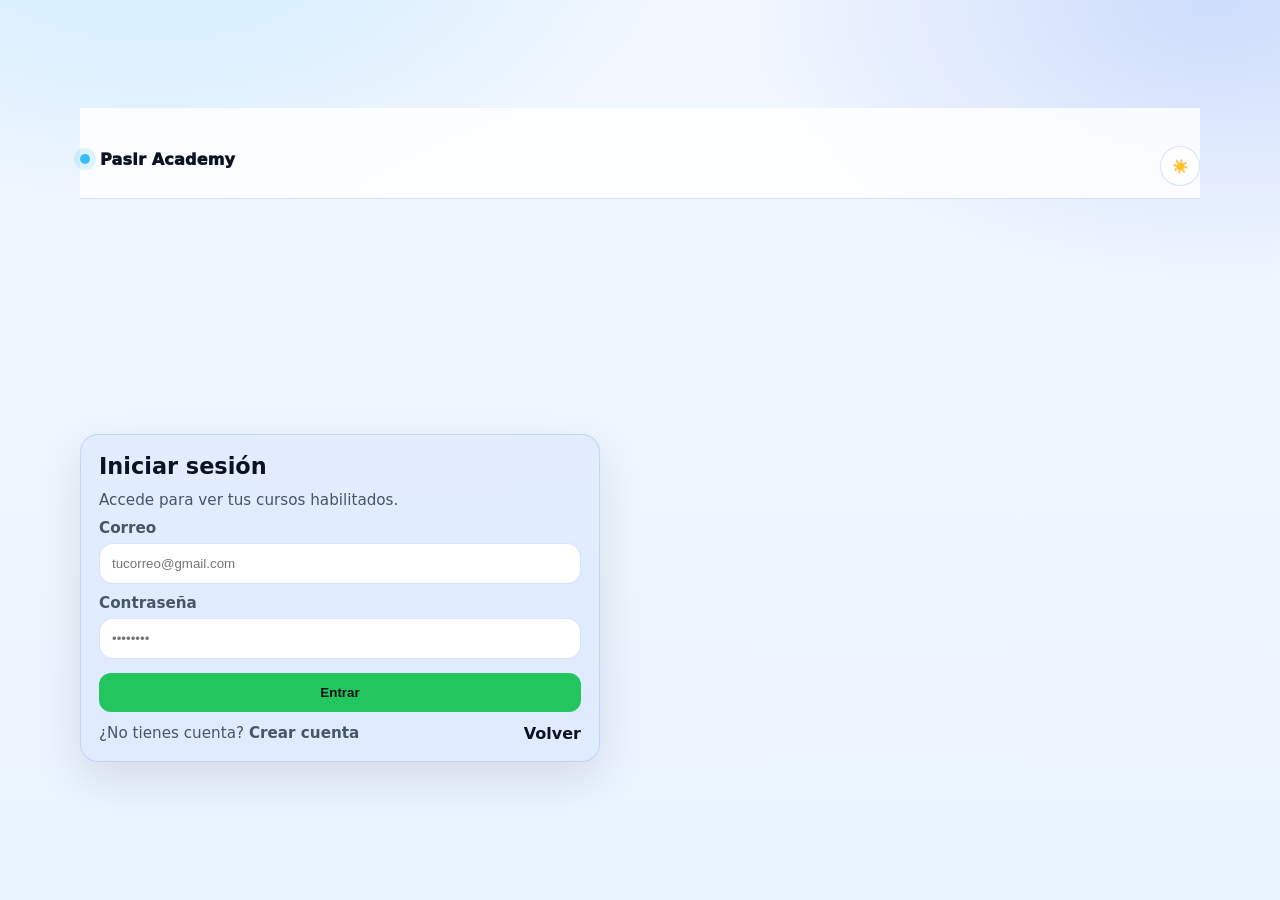
==== account.html @ 072a4030 "Add files via upload" ====
<!doctype html>
<html lang="es">
<head>
  <meta charset="utf-8" />
  <meta name="viewport" content="width=device-width,initial-scale=1" />
  <title>Mis cursos</title>
  <style>
    body{font-family:system-ui;margin:0;background: var(--bg);color: var(--text);min-height:100vh}
    header{padding:14px 16px;border-bottom:1px solid rgba(148,163,184,.25);display:flex;justify-content:space-between;align-items:center;gap:12px;flex-wrap:wrap}
    .wrap{max-width:980px;margin:0 auto;padding:16px}
    .grid{display:grid;grid-template-columns:repeat(auto-fit,minmax(240px,1fr));gap:12px}
    .card{border:1px solid rgba(148,163,184,.25);border-radius:16px;background:rgba(148,163,184,.06);padding:14px}
    .title{font-weight:1000}
    .muted{color:#9ca3af}
    .btn{display:inline-block;padding:10px 12px;border-radius:12px;text-decoration:none;font-weight:900}
    .primary{background:#22c55e;color:#071018;border:0;cursor:pointer}
    .secondary{background:rgba(56,189,248,.18);color: var(--text);border:1px solid rgba(56,189,248,.35)}
    .err{color:#fca5a5;font-weight:700;white-space:pre-wrap}
  

/* ===== Netflix-like cards ===== */
.hero{
  background: linear-gradient(120deg, rgba(0,0,0,.55), rgba(0,0,0,.85)), radial-gradient(circle at 20% 10%, rgba(34,197,94,.25), transparent 50%);
  border: 1px solid rgba(255,255,255,.08);
  border-radius: 18px;
  padding: 18px 16px;
  margin-bottom: 16px;
}
.hero h1{margin:0 0 6px;font-size:20px}
.hero p{margin:0;color:rgba(255,255,255,.78);font-size:13px}
.rows{display:flex;flex-direction:column;gap:14px}
.row-title{display:flex;align-items:end;justify-content:space-between;margin:4px 0 8px}
.row-title h2{margin:0;font-size:16px}
.scroller{
  display:flex;
  gap:12px;
  overflow:auto;
  padding-bottom: 6px;
  scroll-snap-type:x mandatory;
  -webkit-overflow-scrolling: touch;
}
.course-card{
  scroll-snap-align:start;
  min-width: 230px;
  max-width: 260px;
  flex: 0 0 auto;
  background: rgba(255,255,255,.06);
  border: 1px solid rgba(255,255,255,.08);
  border-radius: 18px;
  overflow:hidden;
  text-decoration:none;
  color:inherit;
  transition: transform .18s ease, box-shadow .18s ease, border-color .18s ease;
}
.course-card:hover{
  transform: translateY(-2px);
  border-color: rgba(34,197,94,.35);
  box-shadow: 0 14px 30px rgba(0,0,0,.35);
}
.course-thumb{
  position:relative;
  aspect-ratio: 16/9;
  background: rgba(0,0,0,.4);
}
.course-thumb img{
  width:100%;
  height:100%;
  object-fit: cover;
  display:block;
}
.course-badge{
  position:absolute;left:10px;top:10px;
  background: rgba(0,0,0,.55);
  border: 1px solid rgba(255,255,255,.12);
  backdrop-filter: blur(10px);
  padding: 6px 10px;
  border-radius: 999px;
  font-size: 12px;
}
.course-meta{
  padding: 12px 12px 14px;
}
.course-meta .title{
  font-weight:700;
  line-height:1.2;
  margin:0 0 6px;
  font-size:14px;
}
.course-meta .sub{
  margin:0;
  font-size:12px;
  color: rgba(255,255,255,.72);
}
@media (max-width: 520px){
  .course-card{min-width: 78vw; max-width: 84vw;}
}


/* ===== User dropdown ===== */
.user-menu{position:relative}
.user-trigger{
  display:inline-flex;align-items:center;gap:8px;
  padding:10px 12px;border-radius:12px;
  border:1px solid rgba(255,255,255,.12);
  background:rgba(255,255,255,.06);
  color:inherit;font-weight:900;cursor:pointer;
}
.user-trigger:hover{border-color:rgba(255,255,255,.28)}
.avatar{display:inline-flex;width:26px;height:26px;align-items:center;justify-content:center;
  border-radius:999px;background:rgba(56,189,248,.18);border:1px solid rgba(56,189,248,.30)}
.caret{opacity:.85}
.user-dropdown{z-index:50;
  position:absolute;right:0;top:calc(100% + 10px);
  min-width:220px;
  border:1px solid rgba(148,163,184,.22);
  background:rgba(15,23,42,.96);
  backdrop-filter: blur(10px);
  border-radius:14px;
  box-shadow:0 24px 60px rgba(0,0,0,.45);
  padding:8px;
  display:none;
}
.user-dropdown.open{display:block}
.dd-item{
  width:100%;
  display:flex;align-items:center;gap:10px;
  padding:10px 10px;border-radius:12px;
  text-decoration:none;
  border:0;background:transparent;color:inherit;
  font-weight:900;cursor:pointer;text-align:left;
}
.dd-item:hover{background:rgba(255,255,255,.06)}
.dd-sep{height:1px;background:rgba(148,163,184,.18);margin:6px 4px}
.dd-item.danger{color:#fecaca}

/* ===== Udemy-like cards ===== */
.hero{
  background: linear-gradient(120deg, rgba(0,0,0,.55), rgba(0,0,0,.85)), radial-gradient(circle at 20% 10%, rgba(56,189,248,.20), transparent 50%);
  border: 1px solid rgba(255,255,255,.08);
  border-radius: 18px;
  padding: 18px 16px;
  margin-bottom: 16px;
}
.hero h1{margin:0 0 6px;font-size:20px}
.hero p{margin:0;color:rgba(255,255,255,.78);font-size:13px}

.course-grid{
  display:grid;
  grid-template-columns: repeat(auto-fit, minmax(180px, 1fr));
  gap:12px;
  justify-items:center;
}
.course{
  display:flex;flex-direction:column;
  width:100%;
  max-width: 320px;
  background: rgba(255,255,255,.06);
  border: 1px solid rgba(255,255,255,.10);
  border-radius: 18px;
  overflow:hidden;
  text-decoration:none;color:inherit;
  transition: transform .18s ease, box-shadow .18s ease, border-color .18s ease;
}
.course:hover{
  transform: translateY(-2px);
  border-color: rgba(56,189,248,.35);
  box-shadow: 0 14px 30px rgba(0,0,0,.35);
}
.course-cover{aspect-ratio: 16/9; background: rgba(0,0,0,.35); position:relative}
.course-cover img{width:100%;height:100%;object-fit:cover;display:block}
.course-body{padding:10px 10px 12px}
.course-title{margin:0 0 6px;font-weight:1000;font-size:13.5px;line-height:1.25}
.course-sub{margin:0 0 8px;font-size:12px;color:rgba(255,255,255,.72)}
.course-meta{display:flex;justify-content:space-between;align-items:center;gap:10px;margin-top:6px}
.pill{
  padding:6px 10px;border-radius:999px;
  border:1px solid rgba(255,255,255,.12);
  background:rgba(255,255,255,.06);
  white-space:nowrap;
  font-weight:900;font-size:12px;
}
.progress{
  margin-top:8px;
  height:8px;border-radius:999px;
  background: rgba(255,255,255,.10);
  overflow:hidden;border:1px solid rgba(255,255,255,.08);
}
.progress > div{height:100%;width:20% ;background: rgba(34,197,94,.75);} /* default */


@media (max-width: 520px){
  .course{max-width: none;}
  .course-grid{grid-template-columns: repeat(auto-fit, minmax(160px, 1fr));}
}


</style>

  <link rel="manifest" href="manifest.json">
  <meta name="theme-color" id="theme-color-meta" content="\1"/>
  <link rel="apple-touch-icon" href="icons/icon-192.png">
<link rel="stylesheet" href="app.css">
<script src="theme.js" defer></script>
</head>
<body data-theme="light">
  
<header class="app-header">
  <div class="container">
    <div class="row">
      <div class="brand" role="banner">
        <span class="dot" aria-hidden="true"></span>
        <span>Pasir Academy</span>
      </div>
      <div class="nav-actions">
        <button class="btn theme-btn" id="theme-toggle" type="button" aria-label="Cambiar tema">
          <span id="theme-icon">☀️</span>
          <span id="theme-label" class="sr-only">Modo claro</span>
        </button>
      </div>
    </div>
  </div>
</header>

<main class="page"><div class="container">
<header>
    <div>
      <div class="title">Mis cursos</div>
      <div class="muted">Aquí verás solo los cursos que están habilitados para tu correo.</div>
    </div>
    <div style="display:flex;gap:10px;align-items:center;flex-wrap:wrap">
      <a class="btn secondary" href="index.html">Volver</a>

      <div class="user-menu" id="userMenu" style="display:none;">
        <button class="user-trigger" id="userTrigger" aria-haspopup="menu" aria-expanded="false">
          <span class="avatar" aria-hidden="true">👤</span>
          <span id="userName">Cargando…</span>
          <span class="caret" aria-hidden="true">▾</span>
        </button>

        <div class="user-dropdown" id="userDropdown" role="menu">
          <a class="dd-item" href="account.html" role="menuitem">📚 Mis cursos</a>
          <a class="dd-item" href="account.html" role="menuitem">👤 Mi perfil</a>
          <div class="dd-sep"></div>
          <button class="dd-item danger" id="logout" role="menuitem">🚪 Cerrar sesión</button>
        </div>
      </div>
    </div>
  </header>

  <div class="wrap">
    <div id="status" class="muted">Cargando…</div>
    <div class="hero"><h1>Mis cursos</h1><p>Elige un curso y continúa donde lo dejaste.</p></div><div id="list" class="course-grid"></div>
  </div>

<script>
function escapeHtml_(s){
  return String(s||"").replace(/[&<>"']/g,(c)=>({"&":"&amp;","<":"&lt;",">":"&gt;","\"":"&quot;","'":"&#39;"}[c]));
}

  const API_URL = "https://pasir-proxy.vercel.app/api";

  function jsonp(action, payload) {
    return new Promise((resolve, reject) => {
      const cb = "cb_" + Math.random().toString(36).slice(2);
      const params = new URLSearchParams();
      params.set("action", action);
      Object.entries(payload || {}).forEach(([k,v]) => {
        if (v === undefined || v === null) return;
        params.set(k, String(v));
      });
      params.set("callback", cb);

      const script = document.createElement("script");
      script.src = API_URL + "?" + params.toString();
      script.async = true;

      window[cb] = (data) => {
        cleanup();
        resolve(data);
      };

      function cleanup() {
        try { delete window[cb]; } catch(e) { window[cb] = undefined; }
        if (script.parentNode) script.parentNode.removeChild(script);
      }

      script.onerror = () => {
        cleanup();
        reject(new Error("No se pudo conectar (JSONP)."));
      };

      document.body.appendChild(script);
    });
  }

  const token = sessionStorage.getItem("pasir_token");
  if (!token) location.href = "login.html";
  (async () => {
    try {
      const r = await jsonp("me", { token });
      if (!r.ok) {
        sessionStorage.removeItem("pasir_token");
        return location.href = "login.html";
      }

      const status = document.getElementById("status");
      const list = document.getElementById("list");

      if (!r.courses || r.courses.length === 0) {
        status.textContent = "Aún no tienes cursos habilitados. Si ya pagaste, espera a que lo active por WhatsApp.";
        list.innerHTML = "";
        return;
      }

      
      status.textContent = "";

      // Opcional: mapea imágenes locales por courseId.
      // Sube tus portadas a /assets/courses/ (en tu repo) con el nombre del courseId:
      // assets/courses/logo8-basico.jpg
      const COURSE_IMAGES = {
        // "logo8-basico": "assets/courses/logo8-basico.jpg",
      };

      
const cards = r.courses.map(c => {
  const img =
    c.imageUrl ||
    COURSE_IMAGES[c.courseId] ||
    `assets/courses/${encodeURIComponent(c.courseId)}.jpg`;

  // Si tu API devuelve progreso, puedes reemplazar esto por c.progress (0-100)
  const pRaw = (c.progress ?? c.progreso);
  const pNum = (typeof pRaw === "number") ? pRaw : (typeof pRaw === "string" ? parseFloat(pRaw) : NaN);
  const progress = Number.isFinite(pNum) ? Math.max(0, Math.min(100, pNum)) : 0;

  return `
    <a class="course" href="course.html?courseId=${encodeURIComponent(c.courseId)}" aria-label="${escapeHtml_(c.title)}">
      <div class="course-cover">
        <img src="${img}" alt="${escapeHtml_(c.title)}"
          onerror="this.onerror=null;this.src='icons/icon-512.png';" />
      </div>
      <div class="course-body">
        <p class="course-title">${escapeHtml_(c.title)}</p>
        <p class="course-sub">${escapeHtml_(c.courseId)}</p>
        <div class="progress" aria-label="Progreso"><div style="width:${progress}%"></div></div>
        <div class="course-meta">
          <span class="pill">Continuar</span>
          <span class="pill">${progress}%</span>
        </div>
      </div>
    </a>
  `;
}).join("");

list.innerHTML = cards;
} catch (e) {
      document.getElementById("status").innerHTML = '<div class="err">'+(e.message || e)+'</div>';
    }
  })();
</script>


<script>
(function(){
  const token = sessionStorage.getItem("pasir_token");
  const userMenu = document.getElementById("userMenu");
  const userTrigger = document.getElementById("userTrigger");
  const userDropdown = document.getElementById("userDropdown");
  const userNameEl = document.getElementById("userName");

  function closeMenu(){
    if (!userDropdown) return;
    userDropdown.classList.remove("open");
    if (userTrigger) userTrigger.setAttribute("aria-expanded","false");
  }
  function openMenu(){
    if (!userDropdown) return;
    userDropdown.classList.add("open");
    if (userTrigger) userTrigger.setAttribute("aria-expanded","true");
  }
  if (userTrigger && userDropdown){
    userTrigger.addEventListener("click", (e)=>{
      e.stopPropagation();
      userDropdown.classList.contains("open") ? closeMenu() : openMenu();
    });
    document.addEventListener("click", ()=> closeMenu());
    document.addEventListener("keydown", (e)=>{ if(e.key==="Escape") closeMenu(); });
    userDropdown.addEventListener("click", (e)=> e.stopPropagation());
  }

  if (token && userMenu) userMenu.style.display = "inline-block";

  async function hydrateUser(){
    const storedName = sessionStorage.getItem("pasir_email") || sessionStorage.getItem("pasir_name");
    if (storedName && userNameEl) userNameEl.textContent = storedName;

    if (!token) return;
    try{
      const r = await jsonp("me", { token });
      if (!r.ok) return;
      const email = (r.user && (r.user.email || r.user.correo)) || r.email || sessionStorage.getItem("pasir_email") || "";

      if (email && userNameEl) userNameEl.textContent = email;
      if (email) sessionStorage.setItem("pasir_email", email);
      if (userMenu) userMenu.style.display = "inline-block";
    }catch(e){}
  }
  hydrateUser();

  const logoutBtn = document.getElementById("logout");
  if (logoutBtn){
    logoutBtn.addEventListener("click", (e)=>{
      e.preventDefault();
      sessionStorage.removeItem("pasir_token");
      sessionStorage.removeItem("pasir_name");
      location.href = "index.html";
    });
  }
})();
</script>

<script>
  // PWA: registrar Service Worker
  if ("serviceWorker" in navigator) {
    window.addEventListener("load", () => {
      navigator.serviceWorker.register("./sw.js").catch(() => {});
    });
  }
</script>

</div></main>
</body>
</html>
---- app.css ----
/* app.css — Pasir Virtual School UI (global) */
:root{
  color-scheme: light dark;

  --primary:#2563eb;
  --accent:#38bdf8;
  --success:#22c55e;
  --danger:#ef4444;

  /* Light: azul/celeste elegante (no blanco plano) */
  --bg:#f2f7ff;
  --bg2:#eaf4ff;
  --card:#ffffff;
  --card2: rgba(37,99,235,.06);
  --stroke: rgba(37,99,235,.18);
  --text:#0b1220;
  --muted:#475569;

  --shadow: 0 18px 45px rgba(2, 6, 23, .10);
  --r: 18px;
  --pill: 999px;
  --t: .18s ease-out;
}

body[data-theme="dark"]{
  --bg:#0b1220;
  --bg2:#09101d;
  --card: rgba(15,23,42,.96);
  --card2: rgba(255,255,255,.06);
  --stroke: rgba(148,163,184,.22);
  --text:#f9fafb;
  --muted: rgba(255,255,255,.70);
  --shadow: 0 18px 55px rgba(0,0,0,.55);
}

*{box-sizing:border-box}
html,body{height:100%}
body{
  margin:0;
  font-family: ui-sans-serif, system-ui, -apple-system, Segoe UI, Roboto, Arial, "Noto Sans", "Helvetica Neue", sans-serif;
  background:
    radial-gradient(900px 520px at 12% -10%, rgba(56,189,248,.20), transparent 60%),
    radial-gradient(860px 520px at 95% 0%, rgba(37,99,235,.18), transparent 55%),
    linear-gradient(180deg, var(--bg), var(--bg2));
  color: var(--text);
}

a{color:inherit}
.container{width:min(1120px,92vw); margin:0 auto}
.muted{color:var(--muted)}
.hr{height:1px;background:var(--stroke);border:0;margin:16px 0}

/* Header (unificado) */
.app-header{
  position:sticky; top:0; z-index:80;
  border-bottom:1px solid var(--stroke);
  background: color-mix(in oklab, var(--card) 82%, transparent);
  backdrop-filter: blur(10px);
}
.app-header .row{
  display:flex; align-items:center; justify-content:space-between; gap:12px;
  padding:12px 0;
}
.brand{
  display:flex; align-items:center; gap:10px;
  font-weight:1000;
  letter-spacing:.2px;
}
.brand .dot{
  width:10px;height:10px;border-radius:999px;
  background:var(--accent);
  box-shadow:0 0 0 6px rgba(56,189,248,.16);
}
.nav-actions{display:flex; align-items:center; gap:10px; flex-wrap:wrap}

/* Buttons */
.btn{
  display:inline-flex; align-items:center; justify-content:center; gap:8px;
  padding:10px 12px;
  border-radius:14px;
  border:1px solid var(--stroke);
  background: var(--card);
  color: var(--text);
  text-decoration:none;
  cursor:pointer;
  font-weight:900;
  transition: transform var(--t), border-color var(--t), filter var(--t);
}
.btn:hover{transform:translateY(-1px); border-color: rgba(56,189,248,.55)}
.btn:active{transform:translateY(0) scale(.99)}
.btn.primary{background: var(--primary); color:#fff; border-color: rgba(37,99,235,.55)}
.btn.secondary{background: rgba(56,189,248,.16); border-color: rgba(56,189,248,.30)}
.btn.danger{background: rgba(239,68,68,.14); border-color: rgba(239,68,68,.30)}
.btn.full{width:100%}
.theme-btn{width:40px;height:40px;border-radius:var(--pill);padding:0}
.sr-only{position:absolute;width:1px;height:1px;padding:0;margin:-1px;overflow:hidden;clip:rect(0,0,0,0);white-space:nowrap;border:0}

/* Cards */
.card{
  border:1px solid var(--stroke);
  border-radius: var(--r);
  background: var(--card2);
  box-shadow: var(--shadow);
}
.card-inner{background: var(--card); border-radius: calc(var(--r) - 6px); padding:18px; border:1px solid color-mix(in oklab, var(--stroke) 70%, transparent)}
.stack{display:flex; flex-direction:column; gap:12px}

/* Forms */
.field{display:flex; flex-direction:column; gap:6px; margin:10px 0}
label{color:var(--muted); font-weight:800; font-size:.95rem}
input,select,textarea{
  width:100%;
  padding:12px 12px;
  border-radius:14px;
  border:1px solid var(--stroke);
  background: var(--card);
  color: var(--text);
  outline:none;
}
input:focus,select:focus,textarea:focus{
  border-color: rgba(56,189,248,.55);
  box-shadow:0 0 0 4px rgba(56,189,248,.18);
}

.page{padding:18px 0 30px}
.hero{
  padding:18px;
  border-radius: var(--r);
  border:1px solid var(--stroke);
  background: linear-gradient(135deg, rgba(37,99,235,.14), rgba(56,189,248,.10));
}

/* Course safe overrides: don't affect your player logic */
.player-wrap, .player{background:transparent !important}
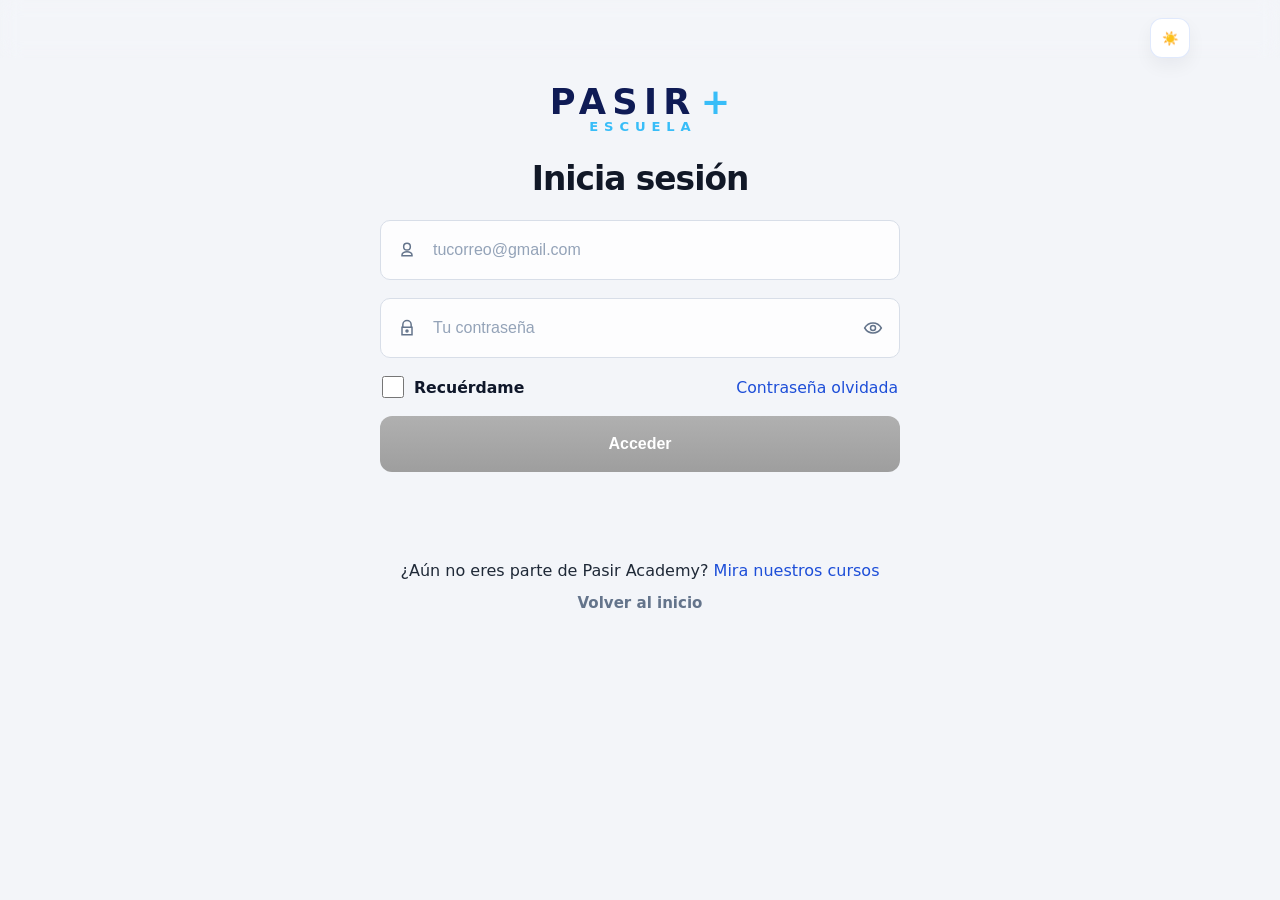
==== commit 1c8a98db: "Add files via upload" ====
--- a/account.html
+++ b/account.html
@@ -5,6 +5,7 @@
   <meta name="viewport" content="width=device-width,initial-scale=1" />
   <title>Mis cursos</title>
   <style>
+    html.auth-checking, html.auth-checking body{visibility:hidden}
     body{font-family:system-ui;margin:0;background: var(--bg);color: var(--text);min-height:100vh}
     header{padding:14px 16px;border-bottom:1px solid rgba(148,163,184,.25);display:flex;justify-content:space-between;align-items:center;gap:12px;flex-wrap:wrap}
     .wrap{max-width:980px;margin:0 auto;padding:16px}
@@ -199,18 +200,355 @@
   <link rel="manifest" href="manifest.json">
   <meta name="theme-color" id="theme-color-meta" content="\1"/>
   <link rel="apple-touch-icon" href="icons/icon-192.png">
+<script>
+document.documentElement.classList.add("auth-checking");
+(function () {
+  
+  function readCourseProgress(courseId, apiProgress){
+    try{
+      const p = JSON.parse(localStorage.getItem("pasir_progress_" + courseId) || "{}");
+      const completed = Array.isArray(p.completed) ? p.completed.length : 0;
+      const total = Number(p.totalModules || 0);
+      const localPercent = total > 0 ? Math.round((completed / total) * 100) : 0;
+      const percent = total > 0 ? localPercent : (Number.isFinite(apiProgress) ? apiProgress : 0);
+      return { percent, completed, total };
+    }catch(e){
+      return { percent: Number.isFinite(apiProgress) ? apiProgress : 0, completed: 0, total: 0 };
+    }
+  }
+
+  function continueHref(courseId){
+    return "course.html?courseId=" + encodeURIComponent(courseId);
+  }
+
+const token = localStorage.getItem("pasir_token");
+  if (!token) {
+    location.replace("login.html");
+    return;
+  }
+  document.documentElement.classList.remove("auth-checking");
+})();
+</script>
+
 <link rel="stylesheet" href="app.css">
 <script src="theme.js" defer></script>
+
+<style id="account-progress-upgrades">
+.course-actions{display:flex;gap:8px;align-items:center;flex-wrap:wrap;margin-top:8px}
+.btn-continue{
+  display:inline-flex;align-items:center;justify-content:center;
+  padding:8px 10px;border-radius:10px;text-decoration:none;
+  font-weight:900;font-size:12px;
+  background:rgba(34,197,94,.16);
+  border:1px solid rgba(34,197,94,.30);
+  color:inherit;
+}
+.progress-meta{
+  display:flex;justify-content:space-between;align-items:center;gap:8px;
+  font-size:12px;color:rgba(255,255,255,.78);margin-top:8px;
+}
+body[data-theme="light"] .btn-continue{
+  background:#ecfdf3;border-color:rgba(34,197,94,.28);color:#0f172a;
+}
+body[data-theme="light"] .progress-meta{
+  color:rgba(15,23,42,.72);
+}
+</style>
+
+
+<style id="account-progress-read-sync">
+.course-actions{display:flex;gap:8px;align-items:center;flex-wrap:wrap;margin-top:8px}
+.btn-continue{
+  display:inline-flex;align-items:center;justify-content:center;
+  padding:8px 10px;border-radius:10px;text-decoration:none;
+  font-weight:900;font-size:12px;
+  background:rgba(34,197,94,.16);
+  border:1px solid rgba(34,197,94,.30);
+  color:inherit;
+}
+.progress-meta{
+  display:flex;justify-content:space-between;align-items:center;gap:8px;
+  font-size:12px;color:rgba(255,255,255,.78);margin-top:8px;
+}
+body[data-theme="light"] .btn-continue{
+  background:#ecfdf3;border-color:rgba(34,197,94,.28);color:#0f172a;
+}
+body[data-theme="light"] .progress-meta{
+  color:rgba(15,23,42,.72);
+}
+</style>
+
+
+<style id="pasir-unified-style">
+:root{
+  --pasir-bg:#f3f5f9;
+  --pasir-card:#ffffff;
+  --pasir-stroke:#d8dee8;
+  --pasir-text:#0f172a;
+  --pasir-muted:#64748b;
+  --pasir-blue:#38bdf8;
+  --pasir-blue-dark:#2563eb;
+  --pasir-shadow:0 18px 40px rgba(15,23,42,.08);
+}
+
+body{
+  background:var(--pasir-bg) !important;
+  color:var(--pasir-text) !important;
+  font-family:Inter,system-ui,-apple-system,"Segoe UI",Arial,sans-serif !important;
+}
+
+.app-header{
+  background:transparent !important;
+  border-bottom:none !important;
+  position:relative !important;
+  box-shadow:none !important;
+}
+.app-header .container{
+  width:min(1100px,92vw) !important;
+  margin:0 auto !important;
+}
+.app-header .row{
+  display:flex !important;
+  justify-content:space-between !important;
+  align-items:center !important;
+  padding:18px 0 0 !important;
+  min-height:auto !important;
+  height:auto !important;
+}
+.app-header .brand{
+  display:flex !important;
+  align-items:center !important;
+  gap:10px !important;
+  font-weight:900 !important;
+  font-size:1.05rem !important;
+  color:#0f1b55 !important;
+}
+.app-header .brand .dot{
+  background:var(--pasir-blue) !important;
+  box-shadow:0 0 0 6px rgba(56,189,248,.14) !important;
+}
+.theme-btn{
+  border:1px solid rgba(37,99,235,.14) !important;
+  background:#fff !important;
+  color:var(--pasir-text) !important;
+  box-shadow:0 8px 18px rgba(15,23,42,.05) !important;
+  border-radius:12px !important;
+}
+
+main.page > .container{
+  width:min(1100px,92vw) !important;
+  margin:0 auto !important;
+  padding:22px 0 40px !important;
+}
+main.page > .container > header:first-of-type{
+  display:flex !important;
+  justify-content:space-between !important;
+  align-items:flex-start !important;
+  gap:16px !important;
+  flex-wrap:wrap !important;
+  margin-bottom:20px !important;
+}
+.title, #courseTitle{
+  color:#111827 !important;
+  font-weight:800 !important;
+  letter-spacing:-.03em !important;
+}
+.title{font-size:2rem !important; line-height:1.05 !important;}
+#courseTitle{font-size:2rem !important; line-height:1.05 !important;}
+.muted, #nowPlaying, .sub{
+  color:var(--pasir-muted) !important;
+}
+
+.btn.secondary, .topbtn.secondary, .smallbtn, .btn-continue{
+  background:#fff !important;
+  border:1px solid rgba(37,99,235,.16) !important;
+  color:#1d4ed8 !important;
+  box-shadow:0 8px 18px rgba(15,23,42,.04) !important;
+}
+.primary{
+  background:linear-gradient(135deg,#38bdf8,#2563eb) !important;
+  color:#fff !important;
+  border:none !important;
+}
+
+.user-trigger{
+  border:1px solid rgba(37,99,235,.14) !important;
+  background:#fff !important;
+  color:var(--pasir-text) !important;
+  box-shadow:0 8px 18px rgba(15,23,42,.04) !important;
+}
+.avatar{
+  background:rgba(56,189,248,.10) !important;
+  border:1px solid rgba(56,189,248,.24) !important;
+}
+.user-dropdown{
+  border:1px solid rgba(37,99,235,.14) !important;
+  background:#fff !important;
+  color:var(--pasir-text) !important;
+  box-shadow:0 20px 40px rgba(15,23,42,.10) !important;
+}
+.dd-item:hover{
+  background:rgba(56,189,248,.08) !important;
+}
+.dd-item.danger{color:#dc2626 !important;}
+
+.hero, .card, .course, .player-wrap, .curriculum{
+  background:#fff !important;
+  border:1px solid rgba(37,99,235,.12) !important;
+  box-shadow:var(--pasir-shadow) !important;
+}
+.hero{
+  background:linear-gradient(135deg, #eef8ff, #ffffff) !important;
+  border-radius:20px !important;
+  padding:22px 20px !important;
+}
+.hero h1{
+  color:#111827 !important;
+  font-size:1.9rem !important;
+  letter-spacing:-.03em !important;
+}
+.hero p{
+  color:var(--pasir-muted) !important;
+  font-size:1rem !important;
+}
+
+.course, .course-card, .card{
+  border-radius:18px !important;
+  overflow:hidden !important;
+}
+.course-cover, .course-thumb, .thumb{
+  background:#eaf4ff !important;
+}
+.course-body, .course-meta, .card-body{
+  background:#fff !important;
+}
+.course-title, .course-meta .title, .card h3{
+  color:#111827 !important;
+}
+.course-sub, .course-meta .sub, .desc{
+  color:var(--pasir-muted) !important;
+}
+.pill, .course-badge, .tag, #courseProgressBadge{
+  background:rgba(56,189,248,.10) !important;
+  color:#1d4ed8 !important;
+  border:1px solid rgba(56,189,248,.20) !important;
+}
+.progress{
+  background:#e8eef7 !important;
+  border:1px solid #dde7f3 !important;
+}
+.progress > div{
+  background:linear-gradient(90deg,#38bdf8,#2563eb) !important;
+}
+.progress-meta{
+  color:var(--pasir-muted) !important;
+}
+
+.curriculum-h, .player-meta{
+  background:#fff !important;
+  border-color:rgba(37,99,235,.12) !important;
+}
+.mod{
+  color:var(--pasir-text) !important;
+}
+.mod:hover{
+  background:rgba(56,189,248,.06) !important;
+}
+.mod.active{
+  background:rgba(56,189,248,.12) !important;
+}
+.mod.done{
+  background:rgba(34,197,94,.10) !important;
+}
+.mod .info .t{
+  color:#111827 !important;
+}
+.mod .info .s, .mod .meta{
+  color:var(--pasir-muted) !important;
+}
+
+.cc-btn, .cc-speed, #ccFs, #ccPlay{
+  background:#eef6ff !important;
+  color:#0f172a !important;
+  border:1px solid rgba(37,99,235,.20) !important;
+}
+.cc-time{
+  color:var(--pasir-muted) !important;
+}
+.cc-seek{
+  accent-color:#2563eb !important;
+}
+
+.player-brand-top, .player-brand-bottom{
+  background:#ffffff !important;
+  color:#0f172a !important;
+}
+.player-start-cover{
+  background:#edf5ff !important;
+  color:#0f172a !important;
+}
+.player-start-card{
+  background:rgba(255,255,255,.92) !important;
+  border:1px solid rgba(37,99,235,.14) !important;
+}
+.player-loading-card{
+  background:rgba(255,255,255,.92) !important;
+  color:#0f172a !important;
+  border:1px solid rgba(37,99,235,.14) !important;
+}
+.player-spinner, .player-start-spinner{
+  border-color:rgba(37,99,235,.16) !important;
+  border-top-color:#2563eb !important;
+}
+
+.err{
+  color:#dc2626 !important;
+  background:rgba(239,68,68,.08) !important;
+  border:1px solid rgba(239,68,68,.16) !important;
+  border-radius:12px !important;
+}
+
+@media (max-width:700px){
+  main.page > .container{
+    width:min(1100px,94vw) !important;
+    padding:18px 0 30px !important;
+  }
+  .title, #courseTitle{
+    font-size:1.65rem !important;
+  }
+}
+</style>
+
+
+<style id="account-pasir-style">
+.wrap{max-width:none !important;padding:0 !important}
+#status{margin:0 0 12px 0 !important}
+#list.course-grid{
+  display:grid !important;
+  grid-template-columns:repeat(auto-fit,minmax(220px,1fr)) !important;
+  gap:16px !important;
+}
+.course{
+  max-width:none !important;
+}
+.course-body{
+  padding:14px 14px 16px !important;
+}
+.hero{
+  margin-bottom:18px !important;
+}
+.hero h1{
+  margin:0 0 6px !important;
+}
+</style>
+
 </head>
 <body data-theme="light">
   
 <header class="app-header">
   <div class="container">
     <div class="row">
-      <div class="brand" role="banner">
-        <span class="dot" aria-hidden="true"></span>
-        <span>Pasir Academy</span>
-      </div>
+      <div class="brand" role="banner"><span class="dot" aria-hidden="true"></span><span>PASIR<span style="color:#38bdf8">+</span></span></div>
       <div class="nav-actions">
         <button class="btn theme-btn" id="theme-toggle" type="button" aria-label="Cambiar tema">
           <span id="theme-icon">☀️</span>
@@ -293,14 +631,37 @@
     });
   }
 
-  const token = sessionStorage.getItem("pasir_token");
-  if (!token) location.href = "login.html";
+  function loadCourseProgress(courseId){
+    try{
+      return JSON.parse(localStorage.getItem("pasir_progress_" + courseId) || "{}");
+    }catch(e){
+      return {};
+    }
+  }
+
+  function getCourseProgress(courseId, apiProgress){
+    const p = loadCourseProgress(courseId);
+    const completed = Array.isArray(p.completed) ? p.completed.length : 0;
+    const total = Number(p.totalModules || 0);
+    const localPercent = total > 0 ? Math.round((completed / total) * 100) : 0;
+    const percent = localPercent > 0 ? localPercent : (Number.isFinite(apiProgress) ? apiProgress : 0);
+    return { percent, completed, total };
+  }
+
+  function continueHref(courseId){
+    return "course.html?courseId=" + encodeURIComponent(courseId);
+  }
+  window.getCourseProgress = getCourseProgress;
+
+
+  const token = localStorage.getItem("pasir_token");
+  if (!token) location.replace("login.html");
   (async () => {
     try {
       const r = await jsonp("me", { token });
       if (!r.ok) {
-        sessionStorage.removeItem("pasir_token");
-        return location.href = "login.html";
+        localStorage.removeItem("pasir_token");
+        return location.replace("login.html");
       }
 
       const status = document.getElementById("status");
@@ -329,27 +690,33 @@
     COURSE_IMAGES[c.courseId] ||
     `assets/courses/${encodeURIComponent(c.courseId)}.jpg`;
 
-  // Si tu API devuelve progreso, puedes reemplazar esto por c.progress (0-100)
   const pRaw = (c.progress ?? c.progreso);
   const pNum = (typeof pRaw === "number") ? pRaw : (typeof pRaw === "string" ? parseFloat(pRaw) : NaN);
-  const progress = Number.isFinite(pNum) ? Math.max(0, Math.min(100, pNum)) : 0;
+  const apiProgress = Number.isFinite(pNum) ? Math.max(0, Math.min(100, pNum)) : 0;
+  const saved = getCourseProgress(c.courseId, apiProgress);
+  const progress = saved.percent;
+  const continueText = progress > 0 ? "Continuar donde lo dejaste" : "Empezar curso";
 
   return `
-    <a class="course" href="course.html?courseId=${encodeURIComponent(c.courseId)}" aria-label="${escapeHtml_(c.title)}">
-      <div class="course-cover">
+    <div class="course" aria-label="${escapeHtml_(c.title)}">
+      <a class="course-cover" href="${continueHref(c.courseId)}">
         <img src="${img}" alt="${escapeHtml_(c.title)}"
           onerror="this.onerror=null;this.src='icons/icon-512.png';" />
-      </div>
+      </a>
       <div class="course-body">
         <p class="course-title">${escapeHtml_(c.title)}</p>
         <p class="course-sub">${escapeHtml_(c.courseId)}</p>
         <div class="progress" aria-label="Progreso"><div style="width:${progress}%"></div></div>
-        <div class="course-meta">
-          <span class="pill">Continuar</span>
+        <div class="progress-meta">
+          <span>${progress}% completado</span>
+          <span>${saved.total ? `${saved.completed}/${saved.total} módulos` : (progress > 0 ? "En progreso" : "Sin iniciar")}</span>
+        </div>
+        <div class="course-actions">
+          <a class="btn-continue" href="${continueHref(c.courseId)}">${continueText}</a>
           <span class="pill">${progress}%</span>
         </div>
       </div>
-    </a>
+    </div>
   `;
 }).join("");
 
@@ -363,7 +730,7 @@
 
 <script>
 (function(){
-  const token = sessionStorage.getItem("pasir_token");
+  const token = localStorage.getItem("pasir_token");
   const userMenu = document.getElementById("userMenu");
   const userTrigger = document.getElementById("userTrigger");
   const userDropdown = document.getElementById("userDropdown");
@@ -392,17 +759,17 @@
   if (token && userMenu) userMenu.style.display = "inline-block";
 
   async function hydrateUser(){
-    const storedName = sessionStorage.getItem("pasir_email") || sessionStorage.getItem("pasir_name");
+    const storedName = localStorage.getItem("pasir_email") || localStorage.getItem("pasir_name");
     if (storedName && userNameEl) userNameEl.textContent = storedName;
 
     if (!token) return;
     try{
       const r = await jsonp("me", { token });
       if (!r.ok) return;
-      const email = (r.user && (r.user.email || r.user.correo)) || r.email || sessionStorage.getItem("pasir_email") || "";
+      const email = (r.user && (r.user.email || r.user.correo)) || r.email || localStorage.getItem("pasir_email") || "";
 
       if (email && userNameEl) userNameEl.textContent = email;
-      if (email) sessionStorage.setItem("pasir_email", email);
+      if (email) localStorage.setItem("pasir_email", email);
       if (userMenu) userMenu.style.display = "inline-block";
     }catch(e){}
   }
@@ -412,9 +779,11 @@
   if (logoutBtn){
     logoutBtn.addEventListener("click", (e)=>{
       e.preventDefault();
-      sessionStorage.removeItem("pasir_token");
-      sessionStorage.removeItem("pasir_name");
-      location.href = "index.html";
+      localStorage.removeItem("pasir_token");
+      localStorage.removeItem("pasir_name");
+      localStorage.removeItem("pasir_email");
+      localStorage.removeItem("pasir_name");
+      location.replace("index.html");
     });
   }
 })();
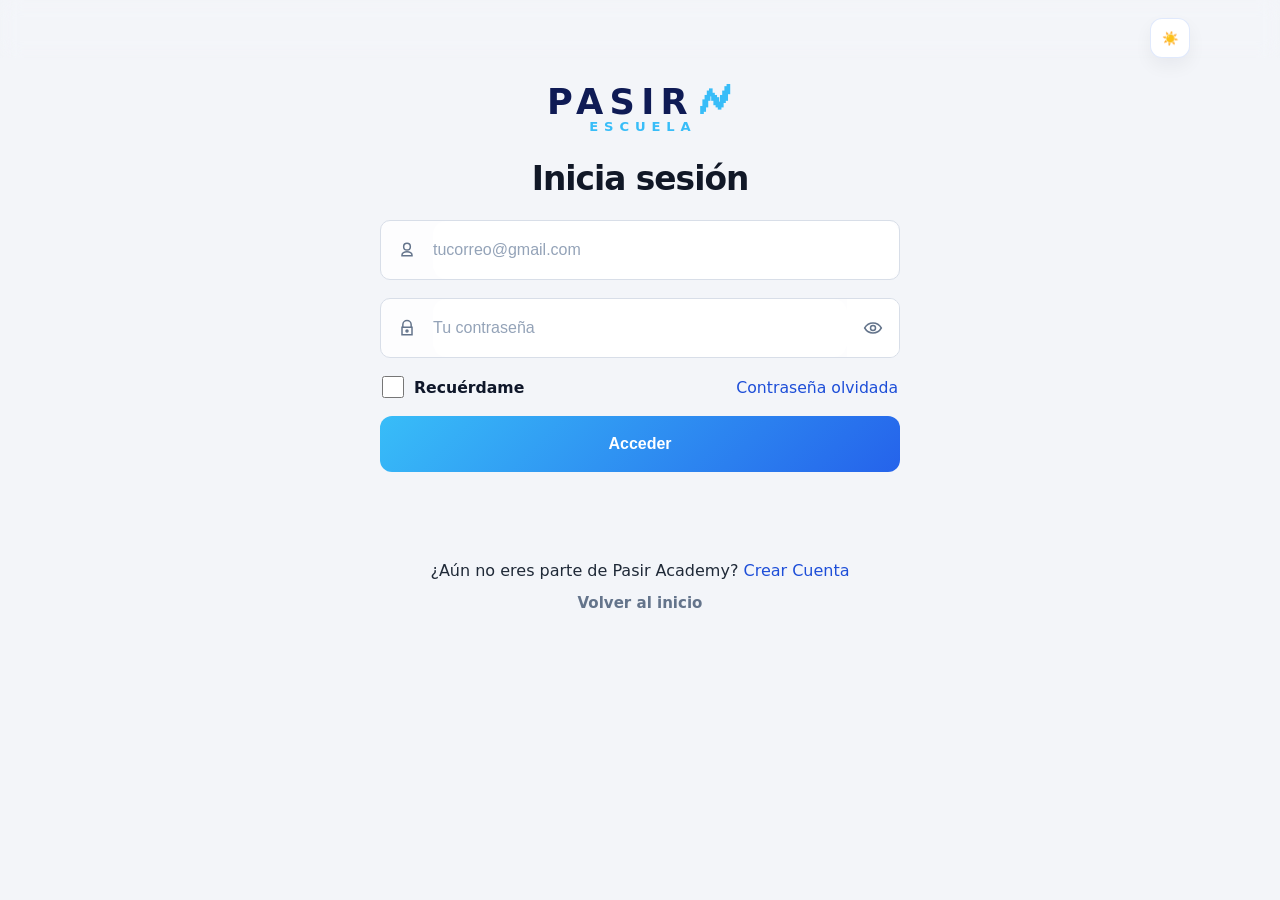
==== commit 0d1bcde1: "Add files via upload" ====
--- a/account.html
+++ b/account.html
@@ -542,13 +542,191 @@
 }
 </style>
 
+
+<script id="pasir-theme-init">
+(function(){
+  try{
+    var saved = localStorage.getItem('pasir-theme') || 'light';
+    document.documentElement.setAttribute('data-theme', saved);
+  }catch(e){
+    document.documentElement.setAttribute('data-theme', 'light');
+  }
+})();
+</script>
+
+<style id="pasir-common-dark-fix">
+html[data-theme="dark"] body,
+body[data-theme="dark"]{
+  background:#0b1220 !important;
+  color:#f9fafb !important;
+}
+
+html[data-theme="dark"] body *,
+body[data-theme="dark"] *{
+  scrollbar-color:#475569 #0f172a;
+}
+
+body[data-theme="dark"] .muted,
+body[data-theme="dark"] .sub,
+body[data-theme="dark"] p,
+body[data-theme="dark"] small,
+body[data-theme="dark"] .desc,
+body[data-theme="dark"] .helper-links a,
+body[data-theme="dark"] .bottom-text,
+body[data-theme="dark"] .course-sub,
+body[data-theme="dark"] .progress-meta,
+body[data-theme="dark"] .curriculum-h .sub,
+body[data-theme="dark"] #countMods{
+  color:#94a3b8 !important;
+}
+
+body[data-theme="dark"] h1,
+body[data-theme="dark"] h2,
+body[data-theme="dark"] h3,
+body[data-theme="dark"] h4,
+body[data-theme="dark"] .title,
+body[data-theme="dark"] .register-title,
+body[data-theme="dark"] .login-title,
+body[data-theme="dark"] #courseTitle,
+body[data-theme="dark"] .course-title,
+body[data-theme="dark"] .brand,
+body[data-theme="dark"] .brand h1,
+body[data-theme="dark"] .brand-title,
+body[data-theme="dark"] .hero h1,
+body[data-theme="dark"] .hero h2,
+body[data-theme="dark"] .hero-copy,
+body[data-theme="dark"] .benefit-detail h3,
+body[data-theme="dark"] .price .normal-label,
+body[data-theme="dark"] .price .was{
+  color:#f8fafc !important;
+}
+
+body[data-theme="dark"] .card,
+body[data-theme="dark"] .hero,
+body[data-theme="dark"] .section,
+body[data-theme="dark"] .section-head,
+body[data-theme="dark"] .bundle,
+body[data-theme="dark"] .how,
+body[data-theme="dark"] .curriculum,
+body[data-theme="dark"] .player-meta,
+body[data-theme="dark"] .curriculum-h,
+body[data-theme="dark"] .player-wrap,
+body[data-theme="dark"] .course,
+body[data-theme="dark"] .course-card,
+body[data-theme="dark"] .user-dropdown,
+body[data-theme="dark"] .currency-pop,
+body[data-theme="dark"] .currency-select,
+body[data-theme="dark"] .iconbtn,
+body[data-theme="dark"] .toggle,
+body[data-theme="dark"] .theme-btn,
+body[data-theme="dark"] .user-trigger,
+body[data-theme="dark"] .input-wrap,
+body[data-theme="dark"] .product-info,
+body[data-theme="dark"] .payment-container,
+body[data-theme="dark"] .method-details{
+  background:#0f172a !important;
+  color:#f8fafc !important;
+  border-color:rgba(148,163,184,.22) !important;
+}
+
+body[data-theme="dark"] .input-wrap input,
+body[data-theme="dark"] .eye-btn,
+body[data-theme="dark"] .currency-select{
+  background:#0f172a !important;
+  color:#f8fafc !important;
+}
+
+body[data-theme="dark"] .input-wrap input::placeholder{
+  color:#94a3b8 !important;
+}
+
+body[data-theme="dark"] .btn.secondary,
+body[data-theme="dark"] .btn.ghost,
+body[data-theme="dark"] .topbtn.secondary,
+body[data-theme="dark"] .smallbtn{
+  background:#162033 !important;
+  color:#e2e8f0 !important;
+  border-color:rgba(148,163,184,.22) !important;
+}
+
+body[data-theme="dark"] .tag,
+body[data-theme="dark"] .chip,
+body[data-theme="dark"] .pill,
+body[data-theme="dark"] #courseProgressBadge,
+body[data-theme="dark"] .course-badge{
+  background:rgba(56,189,248,.14) !important;
+  color:#bfdbfe !important;
+  border-color:rgba(56,189,248,.24) !important;
+}
+
+body[data-theme="dark"] .price-current,
+body[data-theme="dark"] .price .now,
+body[data-theme="dark"] .bundle-price,
+body[data-theme="dark"] .logicsoft-plan-price .now{
+  color:#86efac !important;
+}
+
+body[data-theme="dark"] .price-normal,
+body[data-theme="dark"] .price-normal-label{
+  color:#cbd5e1 !important;
+}
+
+body[data-theme="dark"] .section::before{
+  opacity:.9;
+}
+
+body[data-theme="dark"] .hero .chip,
+body[data-theme="dark"] .hero .tag,
+body[data-theme="dark"] .hero .hero-badge{
+  background:rgba(56,189,248,.14) !important;
+  color:#bfdbfe !important;
+  border-color:rgba(56,189,248,.24) !important;
+}
+
+body[data-theme="dark"] .course-thumb,
+body[data-theme="dark"] .thumb,
+body[data-theme="dark"] .mod .thumb{
+  background:#111827 !important;
+}
+
+body[data-theme="dark"] .whatsapp-float-label{
+  background:#f8fafc !important;
+  color:#0f172a !important;
+}
+</style>
+
+<style id="pasir-account-dark-fix">
+body[data-theme="dark"] .hero{
+  background:linear-gradient(120deg, rgba(15,23,42,.88), rgba(2,6,23,.96)) !important;
+}
+body[data-theme="dark"] .hero h1,
+body[data-theme="dark"] .hero p,
+body[data-theme="dark"] .course-meta .title,
+body[data-theme="dark"] .title{
+  color:#f8fafc !important;
+}
+body[data-theme="dark"] .course-meta .sub{
+  color:#94a3b8 !important;
+}
+body[data-theme="dark"] .course,
+body[data-theme="dark"] .course-card,
+body[data-theme="dark"] .card{
+  background:#0f172a !important;
+}
+body[data-theme="dark"] .btn-continue{
+  background:#132c1d !important;
+  border-color:rgba(34,197,94,.28) !important;
+  color:#f8fafc !important;
+}
+</style>
+
 </head>
-<body data-theme="light">
+<body>
   
 <header class="app-header">
   <div class="container">
     <div class="row">
-      <div class="brand" role="banner"><span class="dot" aria-hidden="true"></span><span>PASIR<span style="color:#38bdf8">+</span></span></div>
+      <div class="brand" role="banner"><span class="dot" aria-hidden="true"></span><span>PASIR<span style="color:#38bdf8"> ESCUELA 🗲</span></span></div>
       <div class="nav-actions">
         <button class="btn theme-btn" id="theme-toggle" type="button" aria-label="Cambiar tema">
           <span id="theme-icon">☀️</span>
--- a/app.css
+++ b/app.css
@@ -132,3 +132,32 @@
 
 /* Course safe overrides: don't affect your player logic */
 .player-wrap, .player{background:transparent !important}
+
+
+/* ===== Pasir theme helpers unificados ===== */
+html[data-theme="dark"], body[data-theme="dark"]{
+  color-scheme: dark;
+}
+html[data-theme="light"], body[data-theme="light"]{
+  color-scheme: light;
+}
+body{
+  transition: background .25s ease, color .25s ease;
+}
+body[data-theme="dark"] .card,
+body[data-theme="dark"] .app-header,
+body[data-theme="dark"] .btn,
+body[data-theme="dark"] .currency-pop,
+body[data-theme="dark"] .currency-select{
+  color: var(--text);
+}
+body[data-theme="dark"] .muted{
+  color: var(--muted) !important;
+}
+body[data-theme="dark"] .btn.secondary{
+  background: rgba(56,189,248,.14);
+  color: var(--text);
+}
+body[data-theme="dark"] .btn.primary{
+  color:#fff;
+}
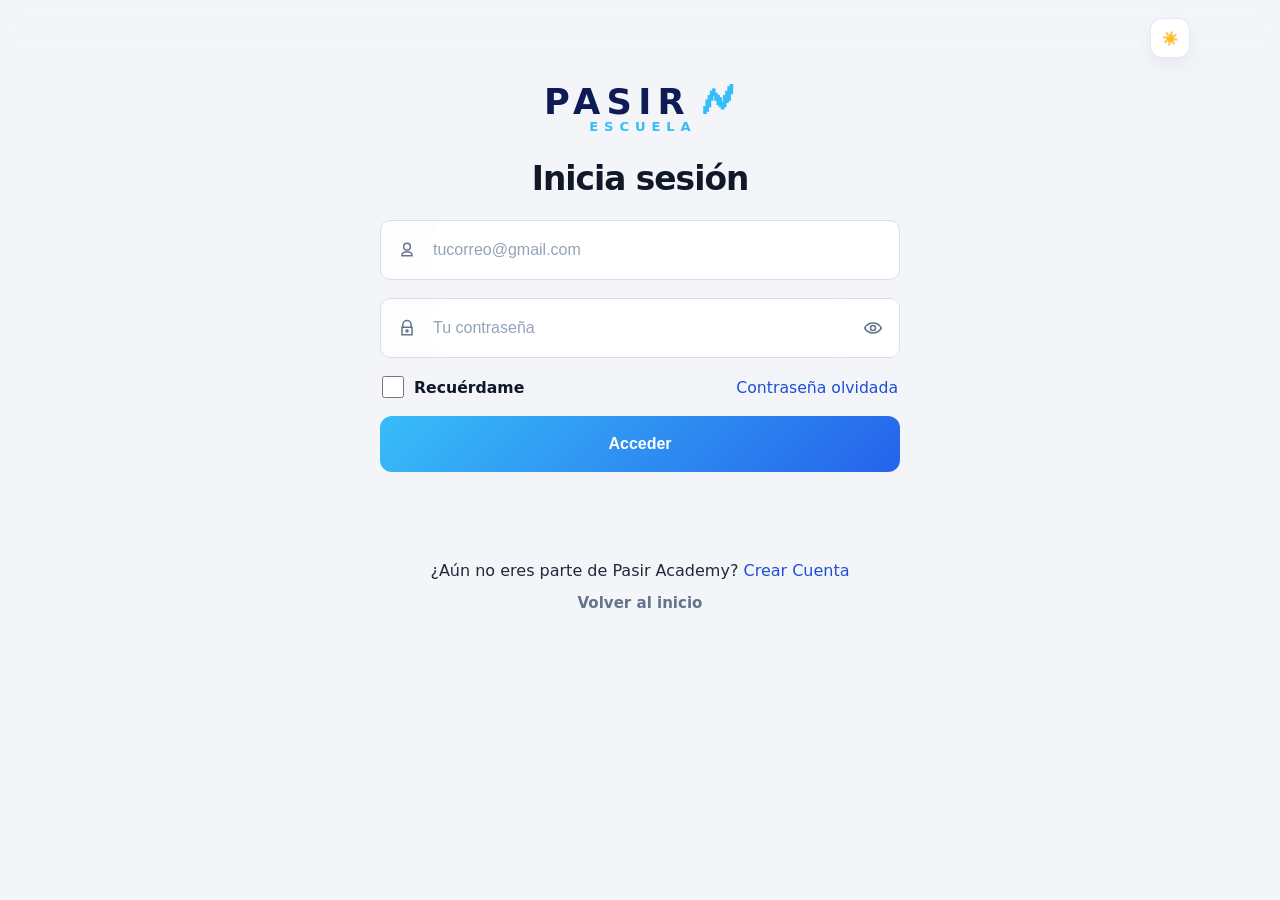
==== commit 1e34f66a: "Add files via upload" ====
--- a/account.html
+++ b/account.html
@@ -720,6 +720,23 @@
 }
 </style>
 
+
+<style>
+.logo-mark{
+  display:inline-flex;
+  align-items:center;
+  gap:6px;
+}
+.bolt-icon{
+  width:20px;
+  height:20px;
+  fill:#38bdf8;
+}
+body[data-theme="dark"] .bolt-icon{
+  fill:#7dd3fc;
+}
+</style>
+
 </head>
 <body>
   
